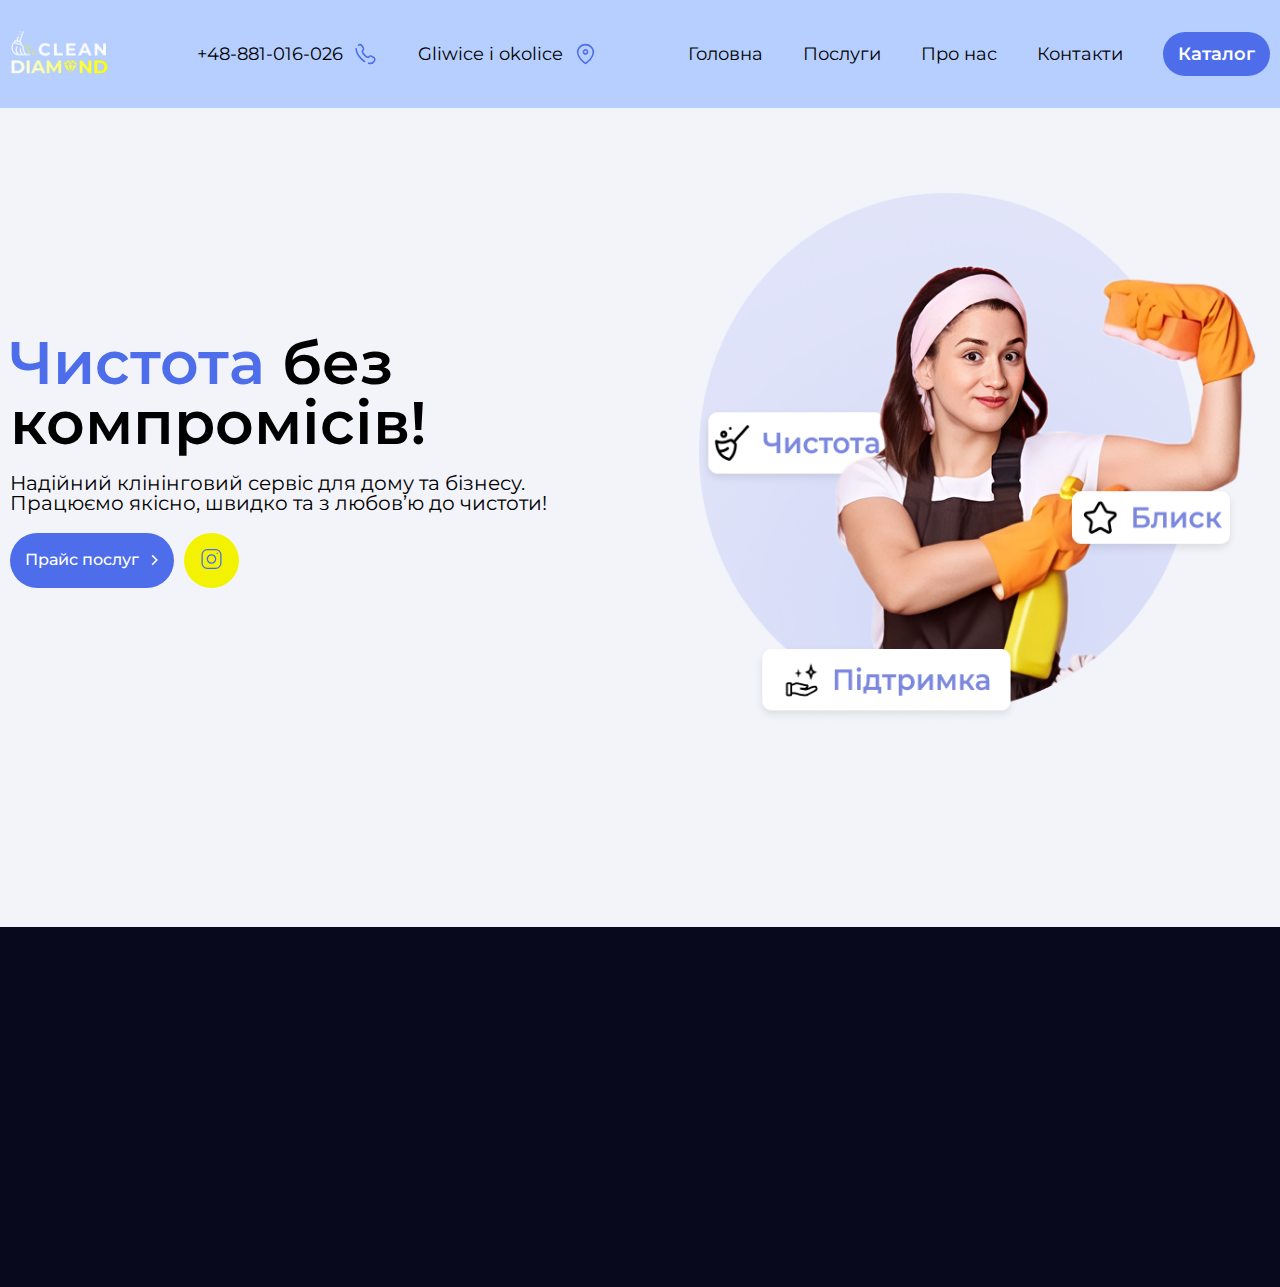
==== index.html @ b67dbf60 "init" ====
<!DOCTYPE html>
<html lang="en">
  <head>
    <meta charset="UTF-8" />
    <meta name="viewport" content="width=device-width, initial-scale=1.0" />
    <link rel="stylesheet" href="./static/css/reset.css" />
    <link rel="stylesheet" href="./static/css/style.css" />
    <title>Main Page</title>
  </head>
  <body>
    <div class="wrapper">
      <header class="header">
        <div class="header__wrapper container">
          <div class="header__block">
            <img
              src="./static/images/logo.png"
              alt="logotype"
              class="header__logo logo logo--mdl"
            />
          </div>
          <div class="header__block">
            <div class="header__item header__item">
              <a href="#" class="header__item-link header__item-link--flex">
                <p class="header__item-title">+48-881-016-026</p>
                <svg
                  class="header__item-icon icon icon--sml"
                  xmlns="http://www.w3.org/2000/svg"
                  width="25"
                  height="26"
                  viewBox="0 0 25 26"
                  fill="none"
                >
                  <path
                    d="M3.90824 7.71386C3.9027 7.61141 3.87703 7.51104 3.8327 7.4185C3.78837 7.32596 3.72625 7.24306 3.64989 7.17453C3.57352 7.106 3.4844 7.05318 3.38762 7.01909C3.29085 6.985 3.1883 6.9703 3.08584 6.97584C2.98338 6.98138 2.88302 7.00705 2.79048 7.05138C2.69794 7.09571 2.61504 7.15783 2.54651 7.23419C2.47797 7.31056 2.42516 7.39968 2.39106 7.49646C2.35697 7.59324 2.34228 7.69578 2.34782 7.79824L3.90824 7.71386ZM4.91449 3.72116C4.77768 3.87234 4.7054 4.07102 4.71308 4.27478C4.72076 4.47853 4.80779 4.6712 4.95559 4.81166C5.10339 4.95212 5.30025 5.02923 5.50413 5.02653C5.70801 5.02383 5.90275 4.94152 6.04678 4.7972L4.91449 3.72116ZM11.1082 21.1378C11.1951 21.1938 11.2922 21.232 11.394 21.2502C11.4957 21.2684 11.6 21.2662 11.7009 21.2438C11.8018 21.2214 11.8972 21.1791 11.9817 21.1196C12.0662 21.06 12.138 20.9843 12.1929 20.8968C12.2479 20.8093 12.285 20.7117 12.302 20.6098C12.3191 20.5078 12.3157 20.4035 12.2921 20.3029C12.2685 20.2023 12.2252 20.1073 12.1647 20.0236C12.1042 19.9398 12.0276 19.8689 11.9395 19.8149L11.1082 21.1378ZM15.7426 21.3941C15.5397 21.3517 15.3282 21.3916 15.1548 21.5051C14.9813 21.6186 14.86 21.7964 14.8176 21.9993C14.7752 22.2022 14.8151 22.4137 14.9286 22.5871C15.0421 22.7606 15.2199 22.8819 15.4228 22.9243L15.7426 21.3941ZM16.2968 16.692L16.7707 16.192L15.6374 15.1159L15.1634 15.6159L16.2968 16.692ZM18.3322 15.9816L20.3218 17.1274L21.102 15.7732L19.1114 14.6274L18.3322 15.9816ZM20.7062 19.5024L19.2259 21.0597L20.3593 22.1368L21.8384 20.5784L20.7062 19.5024ZM8.70719 17.1243C4.66969 12.8732 3.99261 9.28678 3.90824 7.71386L2.34782 7.79824C2.45199 9.72532 3.26865 13.667 7.5749 18.2003L8.70719 17.1243ZM10.1405 10.2107L10.4384 9.89616L9.30615 8.82011L9.00719 9.1347L10.1405 10.2107ZM10.6739 5.97949L9.36032 4.1222L8.08428 5.02428L9.39678 6.88157L10.6739 5.97949ZM9.57282 9.6722C9.38535 9.49152 9.19611 9.31269 9.00511 9.13574L9.00303 9.13782L8.9999 9.14095L8.94782 9.20136C8.84582 9.33659 8.76503 9.48658 8.70823 9.64616C8.60615 9.93261 8.55199 10.3118 8.62074 10.7847C8.75615 11.7139 9.36553 12.9628 10.9562 14.6389L12.0895 13.5618C10.602 11.9962 10.2353 11.0326 10.1666 10.5576C10.1332 10.3284 10.1666 10.2087 10.1801 10.1701L10.1884 10.1503L10.1593 10.1889L10.1405 10.2107L9.57282 9.6722ZM10.9562 14.6378C12.5426 16.3087 13.7405 16.9649 14.6541 17.1139C15.1239 17.1899 15.5041 17.1284 15.7916 17.0149C15.9514 16.9528 16.0999 16.8648 16.2312 16.7545L16.2676 16.7191L16.2822 16.7045L16.2895 16.6982L16.2926 16.6951L16.2937 16.693C16.2937 16.693 16.2957 16.692 15.7291 16.1534C15.1624 15.6159 15.1634 15.6149 15.1634 15.6139L15.1655 15.6128L15.1676 15.6097L15.1739 15.6045L15.2228 15.5607C15.2325 15.5552 15.2308 15.5555 15.2176 15.5618C15.1968 15.5701 15.103 15.6034 14.9051 15.5712C14.4864 15.5024 13.5822 15.1337 12.0895 13.5618L10.9562 14.6378ZM9.36032 4.1222C8.30407 2.62845 6.19157 2.37532 4.91449 3.72116L6.04678 4.7972C6.59157 4.22428 7.55094 4.26907 8.08428 5.02428L9.36032 4.1222ZM19.2259 21.0597C18.9353 21.3659 18.6322 21.5305 18.3364 21.5597L18.4895 23.1139C19.2676 23.0378 19.8978 22.6232 20.3593 22.1368L19.2259 21.0597ZM10.4384 9.89616C11.4468 8.8347 11.5176 7.17428 10.6739 5.97949L9.39782 6.88157C9.8374 7.50345 9.76969 8.33261 9.30615 8.82011L10.4384 9.89616ZM20.3218 17.1274C21.177 17.6201 21.3447 18.8305 20.7062 19.5024L21.8384 20.5784C23.1978 19.1472 22.802 16.7524 21.102 15.7732L20.3218 17.1274ZM16.7707 16.192C17.1718 15.7691 17.7978 15.6743 18.3322 15.9816L19.1114 14.6274C17.9666 13.9691 16.5489 14.1576 15.6374 15.1159L16.7707 16.192ZM11.9395 19.8149C10.9155 19.1712 9.8249 18.3003 8.70719 17.1243L7.5749 18.2003C8.77699 19.4659 9.96761 20.4212 11.1082 21.1378L11.9395 19.8149ZM18.3353 21.5597C17.4677 21.6354 16.5936 21.5796 15.7426 21.3941L15.4228 22.9243C16.4296 23.1418 17.4636 23.2057 18.4895 23.1139L18.3353 21.5597Z"
                    fill="#4D6DEB"
                  />
                </svg>
              </a>
            </div>
            <div class="header__item header__item">
              <a href="#" class="header__item-link header__item-link--flex">
                <p class="header__item-title">Gliwice i okolice</p>
                <svg
                  class="header__item-icon icon icon--sml"
                  xmlns="http://www.w3.org/2000/svg"
                  width="25"
                  height="26"
                  viewBox="0 0 25 26"
                  fill="none"
                >
                  <path
                    d="M13.0831 22.1875C12.9131 22.3096 12.7091 22.3753 12.4998 22.3753C12.2905 22.3753 12.0864 22.3096 11.9164 22.1875C6.88623 18.6021 1.54769 11.2271 6.94456 5.89792C8.42617 4.44047 10.4215 3.62409 12.4998 3.625C14.5831 3.625 16.5821 4.44271 18.055 5.89688C23.4519 11.226 18.1133 18.6 13.0831 22.1875Z"
                    stroke="#4D6DEB"
                    stroke-width="1.5625"
                    stroke-linecap="round"
                    stroke-linejoin="round"
                  />
                  <path
                    d="M12.4993 12.9997C13.0519 12.9997 13.5818 12.7802 13.9725 12.3895C14.3632 11.9988 14.5827 11.4689 14.5827 10.9163C14.5827 10.3638 14.3632 9.8339 13.9725 9.4432C13.5818 9.0525 13.0519 8.83301 12.4993 8.83301C11.9468 8.83301 11.4169 9.0525 11.0262 9.4432C10.6355 9.8339 10.416 10.3638 10.416 10.9163C10.416 11.4689 10.6355 11.9988 11.0262 12.3895C11.4169 12.7802 11.9468 12.9997 12.4993 12.9997Z"
                    stroke="#4D6DEB"
                    stroke-width="1.5625"
                    stroke-linecap="round"
                    stroke-linejoin="round"
                  />
                </svg>
              </a>
            </div>
          </div>
          <div class="header__block header__nav">
            <a href="#" class="header__item-link header__item-link--active">
              <p class="header__item-title">Головна</p></a
            ><a href="#" class="header__item-link">
              <p class="header__item-title">Послуги</p> </a
            ><a href="#" class="header__item-link">
              <p class="header__item-title">Про нас</p> </a
            ><a href="#" class="header__item-link">
              <p class="header__item-title">Контакти</p> </a
            ><a href="#" class="header__item-link btn btn--default">
              <p class="header__item-title">Каталог</p>
            </a>
          </div>
        </div>
      </header>
      <section class="intro">
        <div class="intro__wrapper container">
          <div class="intro__block intro__block--flex">
            <div class="intro__block">
              <h1 class="intro__title">
                <span class="font--highlight">Чистота</span> без компромісів!
              </h1>
              <h5 class="intro__subtitle">
                Надійний клінінговий сервіс для дому та бізнесу.<br />Працюємо
                якісно, швидко та з любов’ю до чистоти!
              </h5>
              <div class="intro__block intro__nav">
                <a
                  href="#"
                  class="intro__link intro__link--flex btn btn--default"
                  ><h6 class="intro__link-title">Прайс послуг</h6>
                  <svg
                    xmlns="http://www.w3.org/2000/svg"
                    width="10"
                    height="20"
                    viewBox="0 0 10 20"
                    fill="none"
                  >
                    <path
                      fill-rule="evenodd"
                      clip-rule="evenodd"
                      d="M8.46379 10.5927L3.74962 15.3069L2.57129 14.1285L6.69629 10.0035L2.57129 5.87853L3.74962 4.7002L8.46379 9.41436C8.62002 9.57063 8.70778 9.78256 8.70778 10.0035C8.70778 10.2245 8.62002 10.4364 8.46379 10.5927Z"
                      fill="white"
                    /></svg></a
                ><a href="#" class="intro__link btn btn--warning">
                  <svg
                    xmlns="http://www.w3.org/2000/svg"
                    width="25"
                    height="26"
                    viewBox="0 0 25 26"
                    fill="none"
                  >
                    <path
                      d="M12.4997 17.1668C13.6047 17.1668 14.6646 16.7278 15.446 15.9464C16.2274 15.165 16.6663 14.1052 16.6663 13.0002C16.6663 11.8951 16.2274 10.8353 15.446 10.0539C14.6646 9.27248 13.6047 8.8335 12.4997 8.8335C11.3946 8.8335 10.3348 9.27248 9.5534 10.0539C8.77199 10.8353 8.33301 11.8951 8.33301 13.0002C8.33301 14.1052 8.77199 15.165 9.5534 15.9464C10.3348 16.7278 11.3946 17.1668 12.4997 17.1668Z"
                      stroke="#4968F7"
                      stroke-width="1.25"
                      stroke-linecap="round"
                      stroke-linejoin="round"
                    />
                    <path
                      d="M3.125 17.1667V8.83333C3.125 7.452 3.67373 6.12724 4.65049 5.15049C5.62724 4.17373 6.952 3.625 8.33333 3.625H16.6667C18.048 3.625 19.3728 4.17373 20.3495 5.15049C21.3263 6.12724 21.875 7.452 21.875 8.83333V17.1667C21.875 18.548 21.3263 19.8728 20.3495 20.8495C19.3728 21.8263 18.048 22.375 16.6667 22.375H8.33333C6.952 22.375 5.62724 21.8263 4.65049 20.8495C3.67373 19.8728 3.125 18.548 3.125 17.1667Z"
                      stroke="#4968F7"
                      stroke-width="1.25"
                    />
                    <path
                      d="M18.2295 7.27919L18.2378 7.27002"
                      stroke="#4968F7"
                      stroke-width="1.25"
                      stroke-linecap="round"
                      stroke-linejoin="round"
                    />
                  </svg>
                </a>
              </div>
            </div>
            <div class="intro__block">
              <img
                src="./static/images/intro-img.png"
                alt="Intro Image"
                class="intro__img"
              />
            </div>
          </div>
          <div class="intro__block intro__block--flex"></div>
        </div>
      </section>
      <section class="experience">
        <div class="experience__wrapper container"></div>
      </section>
    </div>
  </body>
</html>
---- static/css/style.css ----
@import url("https://fonts.googleapis.com/css2?family=Montserrat:wght@400;500;600;700&display=swap");
body {
  font-family: "Montserrat", sans-serif;
}

h1 {
  font-size: 60px;
}

h2 {
  font-size: 40px;
}

h5 {
  font-size: 20px;
}

h6 {
  font-size: 16px;
}

p {
  font-size: 18px;
}

.container {
  max-width: 1300px;
  padding: 0 10px;
  margin: 0 auto;
}

.btn {
  font-weight: 600;
  padding: 13px 15px !important;
  border-radius: 45px;
  display: inline-block;
}
.btn--default {
  background: #4d6deb;
  color: white;
}
.btn--warning {
  background: #f3f301;
}

.logo--mdl {
  height: 47px;
}

.font--highlight {
  color: #4d6deb;
}

.wrapper {
  background: #f3f3fa;
}

.header {
  background: #b6cfff;
  padding: 28px 0;
}
.header .header__wrapper,
.header .header__block {
  display: flex;
}
.header .header__wrapper {
  justify-content: space-between;
}
.header .header__block {
  gap: 40px;
  align-items: center;
}
.header .header__item-link {
  text-wrap: nowrap;
  padding: 13px 0;
}
.header .header__item-link--flex {
  display: flex;
  align-items: center;
  gap: 10px;
}

.intro {
  padding: 85px 0 200px;
}
.intro .intro__block--flex {
  display: flex;
  justify-content: space-between;
  align-items: center;
}
.intro .intro__title,
.intro .intro__subtitle {
  margin-bottom: 20px;
}
.intro .intro__title {
  font-weight: 600;
}
.intro .intro__img {
  width: 571px;
  height: 531px;
}
.intro .intro__link {
  font-weight: 500;
}
.intro .intro__link--flex {
  display: flex;
  gap: 10px;
  align-items: center;
}
.intro .intro__nav {
  display: flex;
  gap: 10px;
}

.experience {
  background: #08091d;
  padding: 180px 0;
}/*# sourceMappingURL=style.css.map */
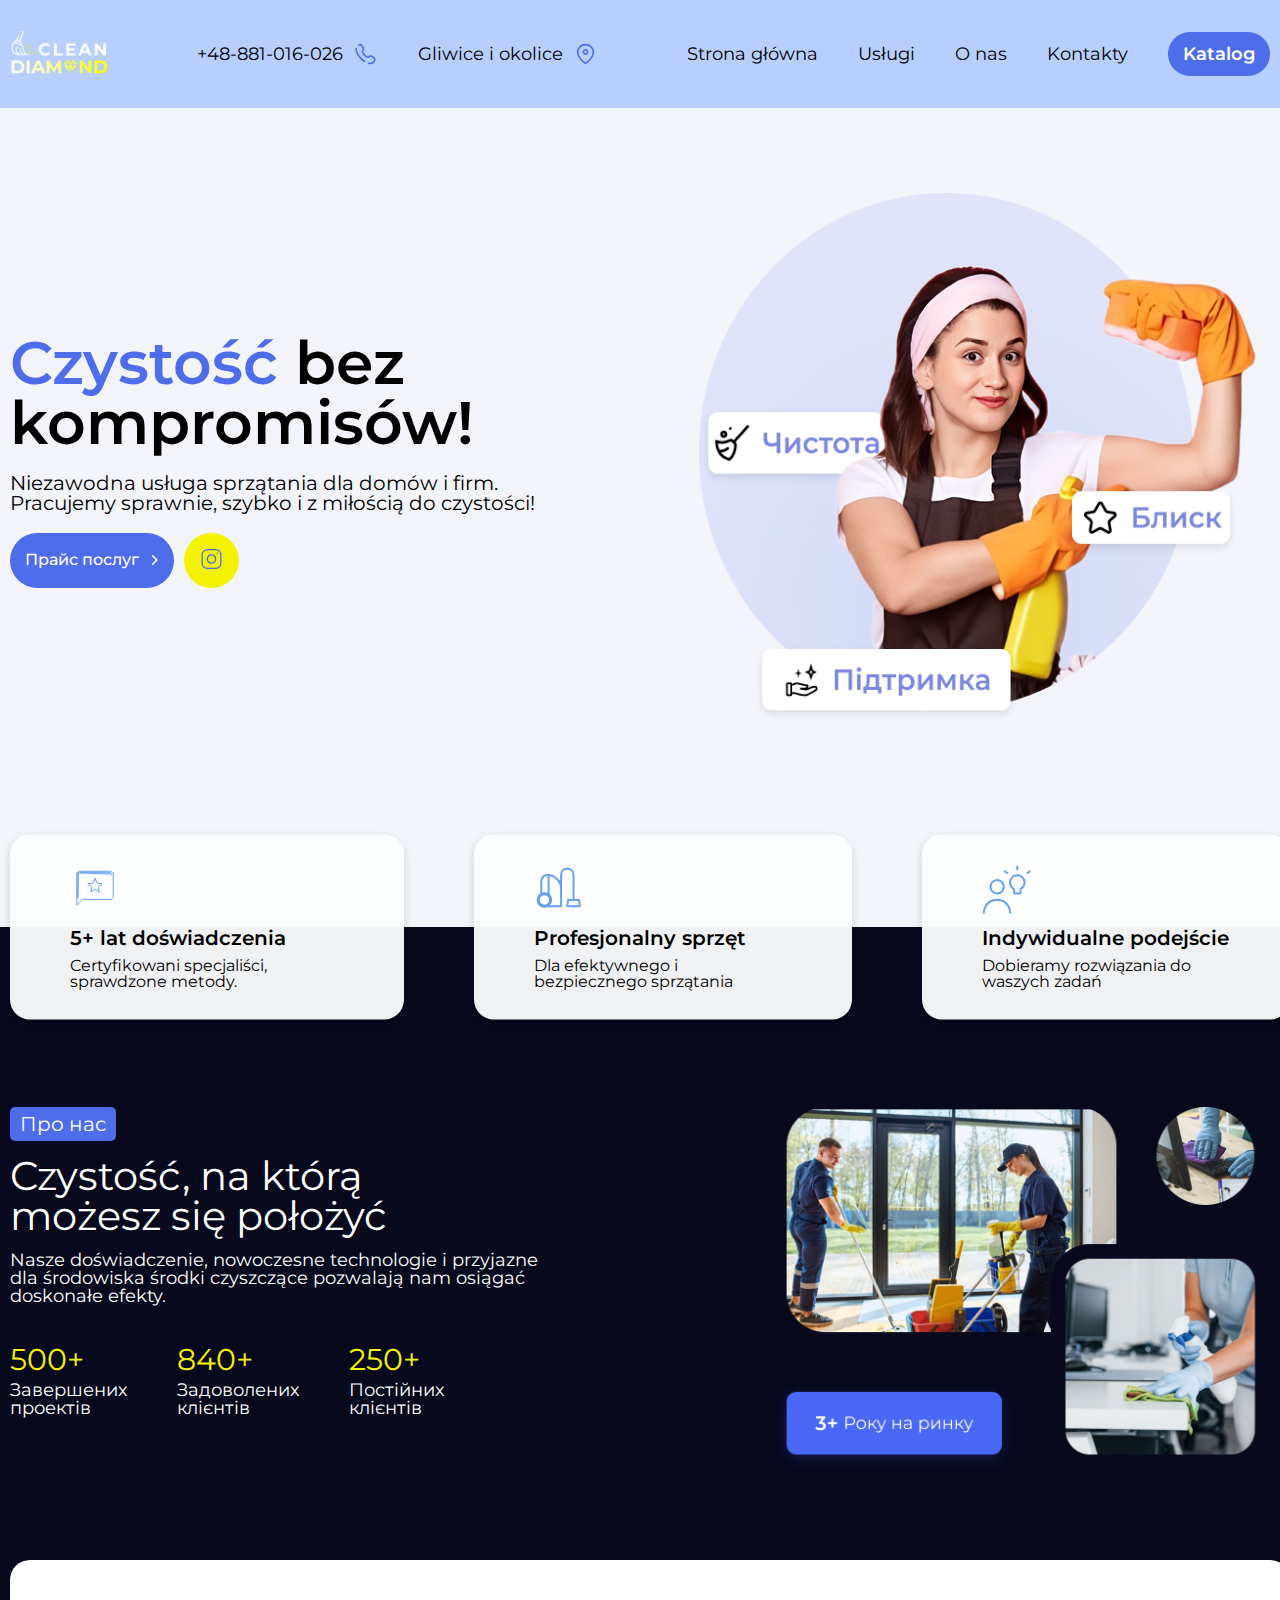
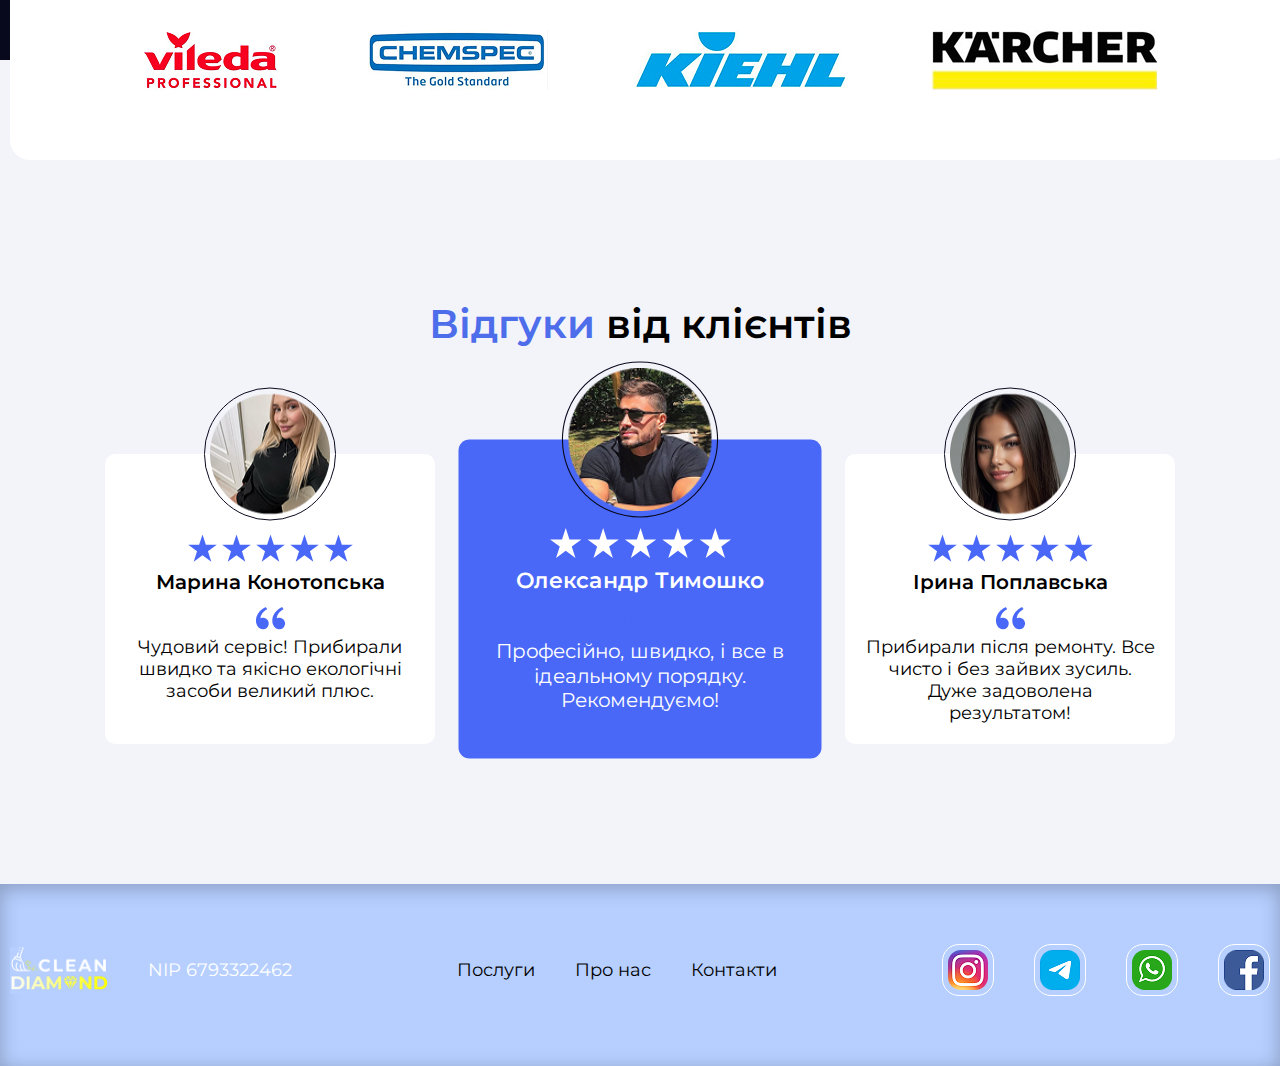
==== commit 4d598f67: "index page PC version finished" ====
--- a/index.html
+++ b/index.html
@@ -15,7 +15,7 @@
             <img
               src="./static/images/logo.png"
               alt="logotype"
-              class="header__logo logo logo--mdl"
+              class="logo logo--mdl"
             />
           </div>
           <div class="header__block">
@@ -28,7 +28,6 @@
                   width="25"
                   height="26"
                   viewBox="0 0 25 26"
-                  fill="none"
                 >
                   <path
                     d="M3.90824 7.71386C3.9027 7.61141 3.87703 7.51104 3.8327 7.4185C3.78837 7.32596 3.72625 7.24306 3.64989 7.17453C3.57352 7.106 3.4844 7.05318 3.38762 7.01909C3.29085 6.985 3.1883 6.9703 3.08584 6.97584C2.98338 6.98138 2.88302 7.00705 2.79048 7.05138C2.69794 7.09571 2.61504 7.15783 2.54651 7.23419C2.47797 7.31056 2.42516 7.39968 2.39106 7.49646C2.35697 7.59324 2.34228 7.69578 2.34782 7.79824L3.90824 7.71386ZM4.91449 3.72116C4.77768 3.87234 4.7054 4.07102 4.71308 4.27478C4.72076 4.47853 4.80779 4.6712 4.95559 4.81166C5.10339 4.95212 5.30025 5.02923 5.50413 5.02653C5.70801 5.02383 5.90275 4.94152 6.04678 4.7972L4.91449 3.72116ZM11.1082 21.1378C11.1951 21.1938 11.2922 21.232 11.394 21.2502C11.4957 21.2684 11.6 21.2662 11.7009 21.2438C11.8018 21.2214 11.8972 21.1791 11.9817 21.1196C12.0662 21.06 12.138 20.9843 12.1929 20.8968C12.2479 20.8093 12.285 20.7117 12.302 20.6098C12.3191 20.5078 12.3157 20.4035 12.2921 20.3029C12.2685 20.2023 12.2252 20.1073 12.1647 20.0236C12.1042 19.9398 12.0276 19.8689 11.9395 19.8149L11.1082 21.1378ZM15.7426 21.3941C15.5397 21.3517 15.3282 21.3916 15.1548 21.5051C14.9813 21.6186 14.86 21.7964 14.8176 21.9993C14.7752 22.2022 14.8151 22.4137 14.9286 22.5871C15.0421 22.7606 15.2199 22.8819 15.4228 22.9243L15.7426 21.3941ZM16.2968 16.692L16.7707 16.192L15.6374 15.1159L15.1634 15.6159L16.2968 16.692ZM18.3322 15.9816L20.3218 17.1274L21.102 15.7732L19.1114 14.6274L18.3322 15.9816ZM20.7062 19.5024L19.2259 21.0597L20.3593 22.1368L21.8384 20.5784L20.7062 19.5024ZM8.70719 17.1243C4.66969 12.8732 3.99261 9.28678 3.90824 7.71386L2.34782 7.79824C2.45199 9.72532 3.26865 13.667 7.5749 18.2003L8.70719 17.1243ZM10.1405 10.2107L10.4384 9.89616L9.30615 8.82011L9.00719 9.1347L10.1405 10.2107ZM10.6739 5.97949L9.36032 4.1222L8.08428 5.02428L9.39678 6.88157L10.6739 5.97949ZM9.57282 9.6722C9.38535 9.49152 9.19611 9.31269 9.00511 9.13574L9.00303 9.13782L8.9999 9.14095L8.94782 9.20136C8.84582 9.33659 8.76503 9.48658 8.70823 9.64616C8.60615 9.93261 8.55199 10.3118 8.62074 10.7847C8.75615 11.7139 9.36553 12.9628 10.9562 14.6389L12.0895 13.5618C10.602 11.9962 10.2353 11.0326 10.1666 10.5576C10.1332 10.3284 10.1666 10.2087 10.1801 10.1701L10.1884 10.1503L10.1593 10.1889L10.1405 10.2107L9.57282 9.6722ZM10.9562 14.6378C12.5426 16.3087 13.7405 16.9649 14.6541 17.1139C15.1239 17.1899 15.5041 17.1284 15.7916 17.0149C15.9514 16.9528 16.0999 16.8648 16.2312 16.7545L16.2676 16.7191L16.2822 16.7045L16.2895 16.6982L16.2926 16.6951L16.2937 16.693C16.2937 16.693 16.2957 16.692 15.7291 16.1534C15.1624 15.6159 15.1634 15.6149 15.1634 15.6139L15.1655 15.6128L15.1676 15.6097L15.1739 15.6045L15.2228 15.5607C15.2325 15.5552 15.2308 15.5555 15.2176 15.5618C15.1968 15.5701 15.103 15.6034 14.9051 15.5712C14.4864 15.5024 13.5822 15.1337 12.0895 13.5618L10.9562 14.6378ZM9.36032 4.1222C8.30407 2.62845 6.19157 2.37532 4.91449 3.72116L6.04678 4.7972C6.59157 4.22428 7.55094 4.26907 8.08428 5.02428L9.36032 4.1222ZM19.2259 21.0597C18.9353 21.3659 18.6322 21.5305 18.3364 21.5597L18.4895 23.1139C19.2676 23.0378 19.8978 22.6232 20.3593 22.1368L19.2259 21.0597ZM10.4384 9.89616C11.4468 8.8347 11.5176 7.17428 10.6739 5.97949L9.39782 6.88157C9.8374 7.50345 9.76969 8.33261 9.30615 8.82011L10.4384 9.89616ZM20.3218 17.1274C21.177 17.6201 21.3447 18.8305 20.7062 19.5024L21.8384 20.5784C23.1978 19.1472 22.802 16.7524 21.102 15.7732L20.3218 17.1274ZM16.7707 16.192C17.1718 15.7691 17.7978 15.6743 18.3322 15.9816L19.1114 14.6274C17.9666 13.9691 16.5489 14.1576 15.6374 15.1159L16.7707 16.192ZM11.9395 19.8149C10.9155 19.1712 9.8249 18.3003 8.70719 17.1243L7.5749 18.2003C8.77699 19.4659 9.96761 20.4212 11.1082 21.1378L11.9395 19.8149ZM18.3353 21.5597C17.4677 21.6354 16.5936 21.5796 15.7426 21.3941L15.4228 22.9243C16.4296 23.1418 17.4636 23.2057 18.4895 23.1139L18.3353 21.5597Z"
@@ -41,7 +40,6 @@
               <a href="#" class="header__item-link header__item-link--flex">
                 <p class="header__item-title">Gliwice i okolice</p>
                 <svg
-                  class="header__item-icon icon icon--sml"
                   xmlns="http://www.w3.org/2000/svg"
                   width="25"
                   height="26"
@@ -68,15 +66,15 @@
           </div>
           <div class="header__block header__nav">
             <a href="#" class="header__item-link header__item-link--active">
-              <p class="header__item-title">Головна</p></a
+              <p class="header__item-title">Strona główna</p></a
             ><a href="#" class="header__item-link">
-              <p class="header__item-title">Послуги</p> </a
+              <p class="header__item-title">Usługi</p> </a
             ><a href="#" class="header__item-link">
-              <p class="header__item-title">Про нас</p> </a
+              <p class="header__item-title">O nas</p> </a
             ><a href="#" class="header__item-link">
-              <p class="header__item-title">Контакти</p> </a
+              <p class="header__item-title">Kontakty</p> </a
             ><a href="#" class="header__item-link btn btn--default">
-              <p class="header__item-title">Каталог</p>
+              <p class="header__item-title">Katalog</p>
             </a>
           </div>
         </div>
@@ -86,11 +84,11 @@
           <div class="intro__block intro__block--flex">
             <div class="intro__block">
               <h1 class="intro__title">
-                <span class="font--highlight">Чистота</span> без компромісів!
+                <span class="font--highlight">Czystość</span> bez kompromisów!
               </h1>
               <h5 class="intro__subtitle">
-                Надійний клінінговий сервіс для дому та бізнесу.<br />Працюємо
-                якісно, швидко та з любов’ю до чистоти!
+                Niezawodna usługa sprzątania dla domów i firm.<br />Pracujemy
+                sprawnie, szybko i z miłością do czystości!
               </h5>
               <div class="intro__block intro__nav">
                 <a
@@ -98,11 +96,11 @@
                   class="intro__link intro__link--flex btn btn--default"
                   ><h6 class="intro__link-title">Прайс послуг</h6>
                   <svg
+                    class="intro__link-svg"
                     xmlns="http://www.w3.org/2000/svg"
                     width="10"
                     height="20"
                     viewBox="0 0 10 20"
-                    fill="none"
                   >
                     <path
                       fill-rule="evenodd"
@@ -149,12 +147,440 @@
               />
             </div>
           </div>
-          <div class="intro__block intro__block--flex"></div>
+          <div class="intro__block intro__block--flex fixed fixed--bottom">
+            <div class="intro__item">
+              <svg
+                class="intro__item-icon"
+                xmlns="http://www.w3.org/2000/svg"
+                width="50"
+                height="50"
+                viewBox="0 0 50 50"
+              >
+                <path
+                  d="M8.42776 8.33333C8.76167 8.01932 9.16055 7.83333 9.61458 7.83333H40.3844H40.3854V8.33333C40.7062 8.33194 41 8.46528 41.2667 8.73333C41.5333 9.00139 41.6667 9.29514 41.6667 9.61458L8.42776 8.33333ZM8.42776 8.33333H7.83333V9.60355C7.83332 9.60755 7.83332 9.61156 7.83333 9.61558V33.3333L8.42776 8.33333ZM25.2593 24.9204L25 24.7631L24.7407 24.9204L20.5845 27.4412L21.689 22.7137L21.758 22.4182L21.5276 22.2205L17.8533 19.0682L22.6838 18.6397L22.9817 18.6133L23.0993 18.3382L25 13.8927L26.9007 18.3382L27.0183 18.6133L27.3162 18.6397L32.1467 19.0682L28.4723 22.2205L28.242 22.4182L28.311 22.7137L29.4155 27.4412L25.2593 24.9204ZM40.3861 34.9167H40.3854H12.6604H12.4533L12.3069 35.0631L6.75 40.62V9.61667C6.75 8.78141 7.02444 8.11066 7.56775 7.56852C8.11177 7.02568 8.7825 6.75129 9.61495 6.75H40.3854C41.2191 6.75 41.8892 7.02429 42.4315 7.56775C42.9742 8.11169 43.2488 8.78317 43.25 9.61739V32.0521C43.25 32.8857 42.9757 33.5568 42.4319 34.1006C41.8881 34.6444 41.218 34.9179 40.3861 34.9167Z"
+                  stroke="#679FF4"
+                />
+              </svg>
+              <h5 class="intro__item-title">5+ lat doświadczenia</h5>
+              <div class="intro__item-subtitle">
+                Certyfikowani specjaliści, sprawdzone metody.
+              </div>
+            </div>
+            <div class="intro__item">
+              <svg
+                class="intro__item-icon"
+                xmlns="http://www.w3.org/2000/svg"
+                width="50"
+                height="50"
+                viewBox="0 0 50 50"
+              >
+                <path
+                  d="M27.084 23.4373V10.4165C27.084 7.2915 29.1673 4.1665 33.334 4.1665C37.5007 4.1665 39.584 7.2915 39.584 10.4165V35.4165"
+                  stroke="#679FF4"
+                  stroke-width="2"
+                />
+                <path
+                  d="M34.1152 35.4165H45.0527L45.834 41.6665H33.334L34.1152 35.4165Z"
+                  stroke="#679FF4"
+                  stroke-width="2"
+                  stroke-linecap="round"
+                  stroke-linejoin="round"
+                />
+                <path
+                  d="M10.417 41.6665H26.9649C27.0305 41.6665 27.0837 41.6144 27.0837 41.5478V24.2238C27.0837 16.5988 20.9024 10.4165 13.2764 10.4165C11.6892 10.4165 10.1671 11.047 9.04477 12.1693C7.92249 13.2916 7.29199 14.8137 7.29199 16.4009V30.2082"
+                  stroke="#679FF4"
+                  stroke-width="2"
+                  stroke-linecap="round"
+                  stroke-linejoin="round"
+                />
+                <path
+                  d="M10.417 41.6665C13.8688 41.6665 16.667 38.8683 16.667 35.4165C16.667 31.9647 13.8688 29.1665 10.417 29.1665C6.96521 29.1665 4.16699 31.9647 4.16699 35.4165C4.16699 38.8683 6.96521 41.6665 10.417 41.6665Z"
+                  stroke="#679FF4"
+                  stroke-width="3"
+                />
+                <path
+                  d="M14.584 10.4165V30.2082"
+                  stroke="#679FF4"
+                  stroke-width="2"
+                  stroke-linecap="round"
+                  stroke-linejoin="round"
+                />
+              </svg>
+              <h5 class="intro__item-title">Profesjonalny sprzęt</h5>
+              <div class="intro__item-subtitle">
+                Dla efektywnego i bezpiecznego sprzątania
+              </div>
+            </div>
+            <div class="intro__item">
+              <svg
+                class="intro__item-icon"
+                xmlns="http://www.w3.org/2000/svg"
+                width="50"
+                height="50"
+                viewBox="0 0 50 50"
+              >
+                <path
+                  d="M1.86816 48.1393C1.89379 45.9166 2.47972 43.7362 3.57174 41.8C4.72334 39.7865 6.38335 38.1106 8.38579 36.9398C10.3882 35.7691 12.6629 35.1445 14.9825 35.1286C19.661 35.1393 24.0896 37.725 26.3932 41.8C27.4846 43.7351 28.0705 45.9142 28.0967 48.1357M35.311 4.93931V2.01074M45.3074 8.53574L47.7039 6.8536M25.3074 8.53574L22.9074 6.8536M14.9789 28.9072C15.864 28.9277 16.7442 28.7711 17.5679 28.4466C18.3916 28.1221 19.1421 27.6362 19.7753 27.0174C20.4086 26.3987 20.9117 25.6597 21.2553 24.8437C21.5988 24.0278 21.7758 23.1514 21.7758 22.2661C21.7758 21.3808 21.5988 20.5044 21.2553 19.6885C20.9117 18.8725 20.4086 18.1335 19.7753 17.5147C19.1421 16.896 18.3916 16.4101 17.5679 16.0856C16.7442 15.7611 15.864 15.6045 14.9789 15.625C13.2442 15.6653 11.5942 16.3826 10.3815 17.6237C9.16893 18.8647 8.49004 20.531 8.49004 22.2661C8.49004 24.0012 9.16893 25.6675 10.3815 26.9085C11.5942 28.1496 13.2442 28.8669 14.9789 28.9072ZM42.5717 18.0643C42.5657 17.0978 42.3688 16.1419 41.9923 15.2517C41.6158 14.3615 41.0672 13.5544 40.378 12.8768C39.6887 12.1991 38.8724 11.6643 37.9759 11.303C37.0794 10.9417 36.1204 10.7611 35.1539 10.7715C34.1877 10.8014 33.237 11.0219 32.3564 11.4203C31.4757 11.8187 30.6824 12.3872 30.022 13.093C29.3616 13.7989 28.8472 14.6282 28.5082 15.5334C28.1692 16.4386 28.0124 17.4019 28.0467 18.3679C28.1179 19.6596 28.5267 20.91 29.2324 21.9942C29.938 23.0784 30.9159 23.9585 32.0682 24.5465V28.1179C32.0746 28.3279 32.1624 28.5272 32.313 28.6738C32.4636 28.8204 32.6652 28.9028 32.8753 28.9036H37.736C37.9468 28.9037 38.1493 28.8217 38.3006 28.675C38.452 28.5284 38.5402 28.3285 38.5467 28.1179V24.4822C39.7348 23.8754 40.7366 22.9585 41.4458 21.8286C42.155 20.6987 42.5418 19.398 42.5717 18.0643Z"
+                  stroke="#679FF4"
+                  stroke-width="2"
+                  stroke-linecap="round"
+                  stroke-linejoin="round"
+                />
+              </svg>
+              <h5 class="intro__item-title">Indywidualne podejście</h5>
+              <div class="intro__item-subtitle">
+                Dobieramy rozwiązania do waszych zadań
+              </div>
+            </div>
+          </div>
         </div>
       </section>
       <section class="experience">
-        <div class="experience__wrapper container"></div>
+        <div class="experience__wrapper container">
+          <div class="experience__block experience__block--flex-between">
+            <div class="experience__block">
+              <h5 class="experience__title experience__title--highlight">
+                Про нас
+              </h5>
+              <h2 class="experience__title">
+                Czystość, na którą<br />możesz się położyć
+              </h2>
+              <p class="experience__subtitle">
+                Nasze doświadczenie, nowoczesne technologie i przyjazne<br />dla
+                środowiska środki czyszczące pozwalają nam osiągać<br />doskonałe
+                efekty.
+              </p>
+              <div class="experience__block experience__block--inline-flex">
+                <div class="experience__item experience__item--inline-flex">
+                  <h3 class="experience__item-title">500+</h3>
+                  <p class="experience__item-subtitle">
+                    Завершених<br />проектів
+                  </p>
+                </div>
+                <div class="experience__item experience__item--inline-flex">
+                  <h3 class="experience__item-title">840+</h3>
+                  <p class="experience__item-subtitle">
+                    Задоволених<br />клієнтів
+                  </p>
+                </div>
+                <div class="experience__item experience__item--inline-flex">
+                  <h3 class="experience__item-title">250+</h3>
+                  <p class="experience__item-subtitle">
+                    Постійних<br />клієнтів
+                  </p>
+                </div>
+              </div>
+            </div>
+            <div class="experience__block">
+              <img
+                src="./static/images/experience-img.png"
+                alt="Experience img"
+                class="experience__img"
+              />
+            </div>
+            <div
+              class="experience__block experience__block--flex-around experience__block--platform fixed fixed--bottom"
+            >
+              <img
+                src="./static/images/partner-img-1.png"
+                alt="Partner img"
+                class="experience__img experience__img--sml"
+              />
+              <img
+                src="./static/images/partner-img-2.png"
+                alt="Partner img"
+                class="experience__img experience__img--sml"
+              />
+              <img
+                src="./static/images/partner-img-3.png"
+                alt="Partner img"
+                class="experience__img experience__img--sml"
+              />
+              <img
+                src="./static/images/partner-img-4.png"
+                alt="Partner img"
+                class="experience__img experience__img--sml"
+              />
+            </div>
+          </div>
+        </div>
       </section>
+      <section class="reviews">
+        <div class="reviews__wrapper container">
+          <h2 class="reviews__title">
+            <span class="font--highlight">Відгуки</span> від клієнтів
+          </h2>
+          <div
+            class="reviews__block reviews__block--flex-center reviews__block--big-gap"
+          >
+            <div class="reviews__item">
+              <div class="reviws__border-wrapper">
+                <img
+                  src="./static/images/revier-img-1.png"
+                  alt=""
+                  class="reviews__item-img reviews__item-img--mdl"
+                />
+              </div>
+              <div
+                class="reviews__block reviews__block--flex-center reviews__block--sml-gap"
+              >
+                <svg
+                  xmlns="http://www.w3.org/2000/svg"
+                  width="29"
+                  height="28"
+                  viewBox="0 0 29 28"
+                >
+                  <path
+                    d="M14.5 0.5L17.8677 10.8647H28.7658L19.9491 17.2705L23.3168 27.6353L14.5 21.2295L5.68322 27.6353L9.05093 17.2705L0.234152 10.8647H11.1323L14.5 0.5Z"
+                  />
+                </svg>
+                <svg
+                  xmlns="http://www.w3.org/2000/svg"
+                  width="29"
+                  height="28"
+                  viewBox="0 0 29 28"
+                >
+                  <path
+                    d="M14.5 0.5L17.8677 10.8647H28.7658L19.9491 17.2705L23.3168 27.6353L14.5 21.2295L5.68322 27.6353L9.05093 17.2705L0.234152 10.8647H11.1323L14.5 0.5Z"
+                  />
+                </svg>
+                <svg
+                  xmlns="http://www.w3.org/2000/svg"
+                  width="29"
+                  height="28"
+                  viewBox="0 0 29 28"
+                >
+                  <path
+                    d="M14.5 0.5L17.8677 10.8647H28.7658L19.9491 17.2705L23.3168 27.6353L14.5 21.2295L5.68322 27.6353L9.05093 17.2705L0.234152 10.8647H11.1323L14.5 0.5Z"
+                  />
+                </svg>
+                <svg
+                  xmlns="http://www.w3.org/2000/svg"
+                  width="29"
+                  height="28"
+                  viewBox="0 0 29 28"
+                >
+                  <path
+                    d="M14.5 0.5L17.8677 10.8647H28.7658L19.9491 17.2705L23.3168 27.6353L14.5 21.2295L5.68322 27.6353L9.05093 17.2705L0.234152 10.8647H11.1323L14.5 0.5Z"
+                  />
+                </svg>
+                <svg
+                  xmlns="http://www.w3.org/2000/svg"
+                  width="29"
+                  height="28"
+                  viewBox="0 0 29 28"
+                >
+                  <path
+                    d="M14.5 0.5L17.8677 10.8647H28.7658L19.9491 17.2705L23.3168 27.6353L14.5 21.2295L5.68322 27.6353L9.05093 17.2705L0.234152 10.8647H11.1323L14.5 0.5Z"
+                  />
+                </svg>
+              </div>
+              <h5 class="reviews__item-title">Марина Конотопська</h5>
+              <img
+                src="./static/images/review-comment-icon.png"
+                alt="Review icon"
+                class=" "
+              />
+              <p class="reviews__subtitle">
+                Чудовий сервіс! Прибирали швидко та якісно екологічні засоби
+                великий плюс.
+              </p>
+            </div>
+            <div class="reviews__item reviews__item--focus">
+              <div class="reviws__border-wrapper">
+                <img
+                  src="./static/images/revier-img-2.png"
+                  alt="Revier img"
+                  class="reviews__item-img reviews__item-img--mdl"
+                />
+              </div>
+              <div
+                class="reviews__block reviews__block--flex-center reviews__block--sml-gap"
+              >
+                <svg
+                  xmlns="http://www.w3.org/2000/svg"
+                  width="29"
+                  height="28"
+                  viewBox="0 0 29 28"
+                >
+                  <path
+                    d="M14.5 0.5L17.8677 10.8647H28.7658L19.9491 17.2705L23.3168 27.6353L14.5 21.2295L5.68322 27.6353L9.05093 17.2705L0.234152 10.8647H11.1323L14.5 0.5Z"
+                  />
+                </svg>
+                <svg
+                  xmlns="http://www.w3.org/2000/svg"
+                  width="29"
+                  height="28"
+                  viewBox="0 0 29 28"
+                >
+                  <path
+                    d="M14.5 0.5L17.8677 10.8647H28.7658L19.9491 17.2705L23.3168 27.6353L14.5 21.2295L5.68322 27.6353L9.05093 17.2705L0.234152 10.8647H11.1323L14.5 0.5Z"
+                  />
+                </svg>
+                <svg
+                  xmlns="http://www.w3.org/2000/svg"
+                  width="29"
+                  height="28"
+                  viewBox="0 0 29 28"
+                >
+                  <path
+                    d="M14.5 0.5L17.8677 10.8647H28.7658L19.9491 17.2705L23.3168 27.6353L14.5 21.2295L5.68322 27.6353L9.05093 17.2705L0.234152 10.8647H11.1323L14.5 0.5Z"
+                  />
+                </svg>
+                <svg
+                  xmlns="http://www.w3.org/2000/svg"
+                  width="29"
+                  height="28"
+                  viewBox="0 0 29 28"
+                >
+                  <path
+                    d="M14.5 0.5L17.8677 10.8647H28.7658L19.9491 17.2705L23.3168 27.6353L14.5 21.2295L5.68322 27.6353L9.05093 17.2705L0.234152 10.8647H11.1323L14.5 0.5Z"
+                  />
+                </svg>
+                <svg
+                  xmlns="http://www.w3.org/2000/svg"
+                  width="29"
+                  height="28"
+                  viewBox="0 0 29 28"
+                >
+                  <path
+                    d="M14.5 0.5L17.8677 10.8647H28.7658L19.9491 17.2705L23.3168 27.6353L14.5 21.2295L5.68322 27.6353L9.05093 17.2705L0.234152 10.8647H11.1323L14.5 0.5Z"
+                  />
+                </svg>
+              </div>
+              <h5 class="reviews__item-title">Олександр Тимошко</h5>
+              <img
+                src="./static/images/review-comment-icon.png"
+                alt="Review icon"
+                class=" "
+              />
+              <p class="reviews__subtitle">
+                Професійно, швидко, і все в ідеальному порядку. Рекомендуємо!
+              </p>
+            </div>
+            <div class="reviews__item">
+              <div class="reviws__border-wrapper">
+                <img
+                  src="./static/images/revier-img-3.png"
+                  alt="Review img"
+                  class="reviews__item-img reviews__item-img--mdl"
+                />
+              </div>
+              <div
+                class="reviews__block reviews__block--flex-center reviews__block--sml-gap"
+              >
+                <svg
+                  xmlns="http://www.w3.org/2000/svg"
+                  width="29"
+                  height="28"
+                  viewBox="0 0 29 28"
+                >
+                  <path
+                    d="M14.5 0.5L17.8677 10.8647H28.7658L19.9491 17.2705L23.3168 27.6353L14.5 21.2295L5.68322 27.6353L9.05093 17.2705L0.234152 10.8647H11.1323L14.5 0.5Z"
+                  />
+                </svg>
+                <svg
+                  xmlns="http://www.w3.org/2000/svg"
+                  width="29"
+                  height="28"
+                  viewBox="0 0 29 28"
+                >
+                  <path
+                    d="M14.5 0.5L17.8677 10.8647H28.7658L19.9491 17.2705L23.3168 27.6353L14.5 21.2295L5.68322 27.6353L9.05093 17.2705L0.234152 10.8647H11.1323L14.5 0.5Z"
+                  />
+                </svg>
+                <svg
+                  xmlns="http://www.w3.org/2000/svg"
+                  width="29"
+                  height="28"
+                  viewBox="0 0 29 28"
+                >
+                  <path
+                    d="M14.5 0.5L17.8677 10.8647H28.7658L19.9491 17.2705L23.3168 27.6353L14.5 21.2295L5.68322 27.6353L9.05093 17.2705L0.234152 10.8647H11.1323L14.5 0.5Z"
+                  />
+                </svg>
+                <svg
+                  xmlns="http://www.w3.org/2000/svg"
+                  width="29"
+                  height="28"
+                  viewBox="0 0 29 28"
+                >
+                  <path
+                    d="M14.5 0.5L17.8677 10.8647H28.7658L19.9491 17.2705L23.3168 27.6353L14.5 21.2295L5.68322 27.6353L9.05093 17.2705L0.234152 10.8647H11.1323L14.5 0.5Z"
+                  />
+                </svg>
+                <svg
+                  xmlns="http://www.w3.org/2000/svg"
+                  width="29"
+                  height="28"
+                  viewBox="0 0 29 28"
+                >
+                  <path
+                    d="M14.5 0.5L17.8677 10.8647H28.7658L19.9491 17.2705L23.3168 27.6353L14.5 21.2295L5.68322 27.6353L9.05093 17.2705L0.234152 10.8647H11.1323L14.5 0.5Z"
+                  />
+                </svg>
+              </div>
+              <h5 class="reviews__item-title">Ірина Поплавська</h5>
+              <img
+                src="./static/images/review-comment-icon.png"
+                alt="Review icon"
+                class=" "
+              />
+              <p class="reviews__subtitle">
+                Прибирали після ремонту. Все чисто і без зайвих зусиль. Дуже
+                задоволена результатом!
+              </p>
+            </div>
+          </div>
+        </div>
+      </section>
+      <footer class="footer">
+        <div class="footer__wrapper container">
+          <div class="footer__block footer__block--flex footer__block--mdl-gap">
+            <img
+              src="./static/images/logo.png"
+              alt="logotype"
+              class="logo logo--mdl"
+            />
+            <p class="footer__title">NIP 6793322462</p>
+          </div>
+          <div class="footer__block footer__block--flex footer__block--mdl-gap">
+            <p class="footer__title">Послуги</p>
+            <p class="footer__title">Про нас</p>
+            <p class="footer__title">Контакти</p>
+          </div>
+          <div class="footer__block footer__block--flex footer__block--mdl-gap">
+            <div class="footer__border-wrapper">
+              <img
+                src="./static/images/instagram-img.png"
+                alt="SocMedia img"
+                class="footer__img"
+              />
+            </div>
+            <div class="footer__border-wrapper">
+              <img
+                src="./static/images/telegram-img.png"
+                alt="SocMedia img"
+                class="footer__img"
+              />
+            </div>
+            <div class="footer__border-wrapper">
+              <img
+                src="./static/images/whatsapp-img.png"
+                alt="SocMedia img"
+                class="footer__img"
+              />
+            </div>
+            <div class="footer__border-wrapper">
+              <img
+                src="./static/images/facebook-img.png"
+                alt="SocMedia img"
+                class="footer__img"
+              />
+            </div>
+          </div>
+        </div>
+      </footer>
     </div>
   </body>
 </html>
--- a/static/css/style.css
+++ b/static/css/style.css
@@ -9,6 +9,10 @@
 
 h2 {
   font-size: 40px;
+}
+
+h3 {
+  font-size: 30px;
 }
 
 h5 {
@@ -55,6 +59,18 @@
   background: #f3f3fa;
 }
 
+.fixed {
+  position: absolute;
+  max-width: 1300px;
+  box-sizing: border-box;
+  width: 100%;
+  z-index: 5;
+}
+.fixed--bottom {
+  bottom: 0;
+  transform: translateY(50%);
+}
+
 .header {
   background: #b6cfff;
   padding: 28px 0;
@@ -81,12 +97,14 @@
 }
 
 .intro {
+  position: relative;
   padding: 85px 0 200px;
 }
 .intro .intro__block--flex {
   display: flex;
   justify-content: space-between;
   align-items: center;
+  gap: 70px;
 }
 .intro .intro__title,
 .intro .intro__subtitle {
@@ -104,15 +122,161 @@
 }
 .intro .intro__link--flex {
   display: flex;
+  align-items: center;
   gap: 10px;
-  align-items: center;
+}
+.intro .intro__link-svg {
+  fill: white;
 }
 .intro .intro__nav {
   display: flex;
   gap: 10px;
 }
+.intro .intro__item {
+  border-radius: 20px;
+  background: rgba(253, 254, 255, 0.95);
+  box-shadow: 0px 4px 10px 0px rgba(0, 0, 0, 0.15);
+  padding: 30px 60px;
+}
+.intro .intro__item-icon {
+  fill: none;
+}
+.intro .intro__item-title {
+  font-weight: 600;
+  line-height: 40px;
+}
+.intro .intro__item-subtitle {
+  font-weight: 400;
+}
 
 .experience {
+  position: relative;
   background: #08091d;
+  color: white;
   padding: 180px 0;
+}
+.experience .experience__block--flex-between {
+  display: flex;
+  justify-content: space-between;
+}
+.experience .experience__block--flex-around {
+  display: flex;
+  justify-content: space-around;
+}
+.experience .experience__block--inline-flex {
+  display: inline-flex;
+  gap: 50px;
+}
+.experience .experience__block--platform {
+  padding: 70px 90px;
+  border-radius: 20px;
+  background: #fff;
+}
+.experience .experience__title {
+  margin-bottom: 15px;
+}
+.experience .experience__title--highlight {
+  display: inline-block;
+  background: #4d6deb;
+  padding: 7px 10px;
+  border-radius: 5px;
+  color: white;
+}
+.experience .experience__subtitle {
+  margin-bottom: 40px;
+}
+.experience .experience__item-title {
+  color: #f3f301;
+  margin-bottom: 6px;
+}
+.experience .experience__img {
+  height: 370px;
+}
+.experience .experience__img--sml {
+  height: 60px;
+}
+
+.reviews {
+  position: relative;
+  padding: 244px 0 140px;
+}
+.reviews .reviews__title {
+  text-align: center;
+  margin-bottom: 110px;
+  font-weight: 600;
+}
+.reviews .reviews__block--flex-center {
+  display: flex;
+  justify-content: center;
+}
+.reviews .reviews__block--big-gap {
+  gap: 40px;
+}
+.reviews .reviews__block--sml-gap {
+  gap: 5px;
+}
+.reviews .reviews__item {
+  text-align: center;
+  border-radius: 10px;
+  background: #fff;
+  padding: 80px 20px 20px;
+  position: relative;
+  max-width: 290px;
+}
+.reviews .reviews__item svg {
+  fill: #4968f7;
+}
+.reviews .reviews__item--focus {
+  transform: scale(1.1);
+  background: #4968f7;
+  color: white;
+}
+.reviews .reviews__item--focus svg {
+  fill: white;
+}
+.reviews .reviws__border-wrapper {
+  position: absolute;
+  top: 0;
+  left: 50%;
+  transform: translate(-50%, -50%);
+  display: inline-flex;
+  padding: 5px;
+  border-radius: 100px;
+  border: 1px solid #08091d;
+}
+.reviews .reviews__item-title {
+  line-height: 40px;
+  font-weight: 600;
+}
+.reviews .reviews__subtitle {
+  font-weight: 400;
+  line-height: normal;
+}
+
+.footer {
+  background: #b6cfff;
+  box-shadow: 0px 4px 20px 0px rgba(0, 0, 0, 0.25) inset;
+  padding: 60px 0 70px;
+}
+.footer .footer__wrapper {
+  display: flex;
+  justify-content: space-between;
+}
+.footer .footer__block {
+  display: flex;
+  align-items: center;
+  gap: 40px;
+}
+.footer .footer__block:first-child .footer__title {
+  color: white;
+}
+.footer .footer__border-wrapper {
+  padding: 5px;
+  border: 1px solid white;
+  border-radius: 17px;
+}
+.footer .footer__img {
+  display: block;
+  width: 40px;
+  height: 40px;
 }/*# sourceMappingURL=style.css.map */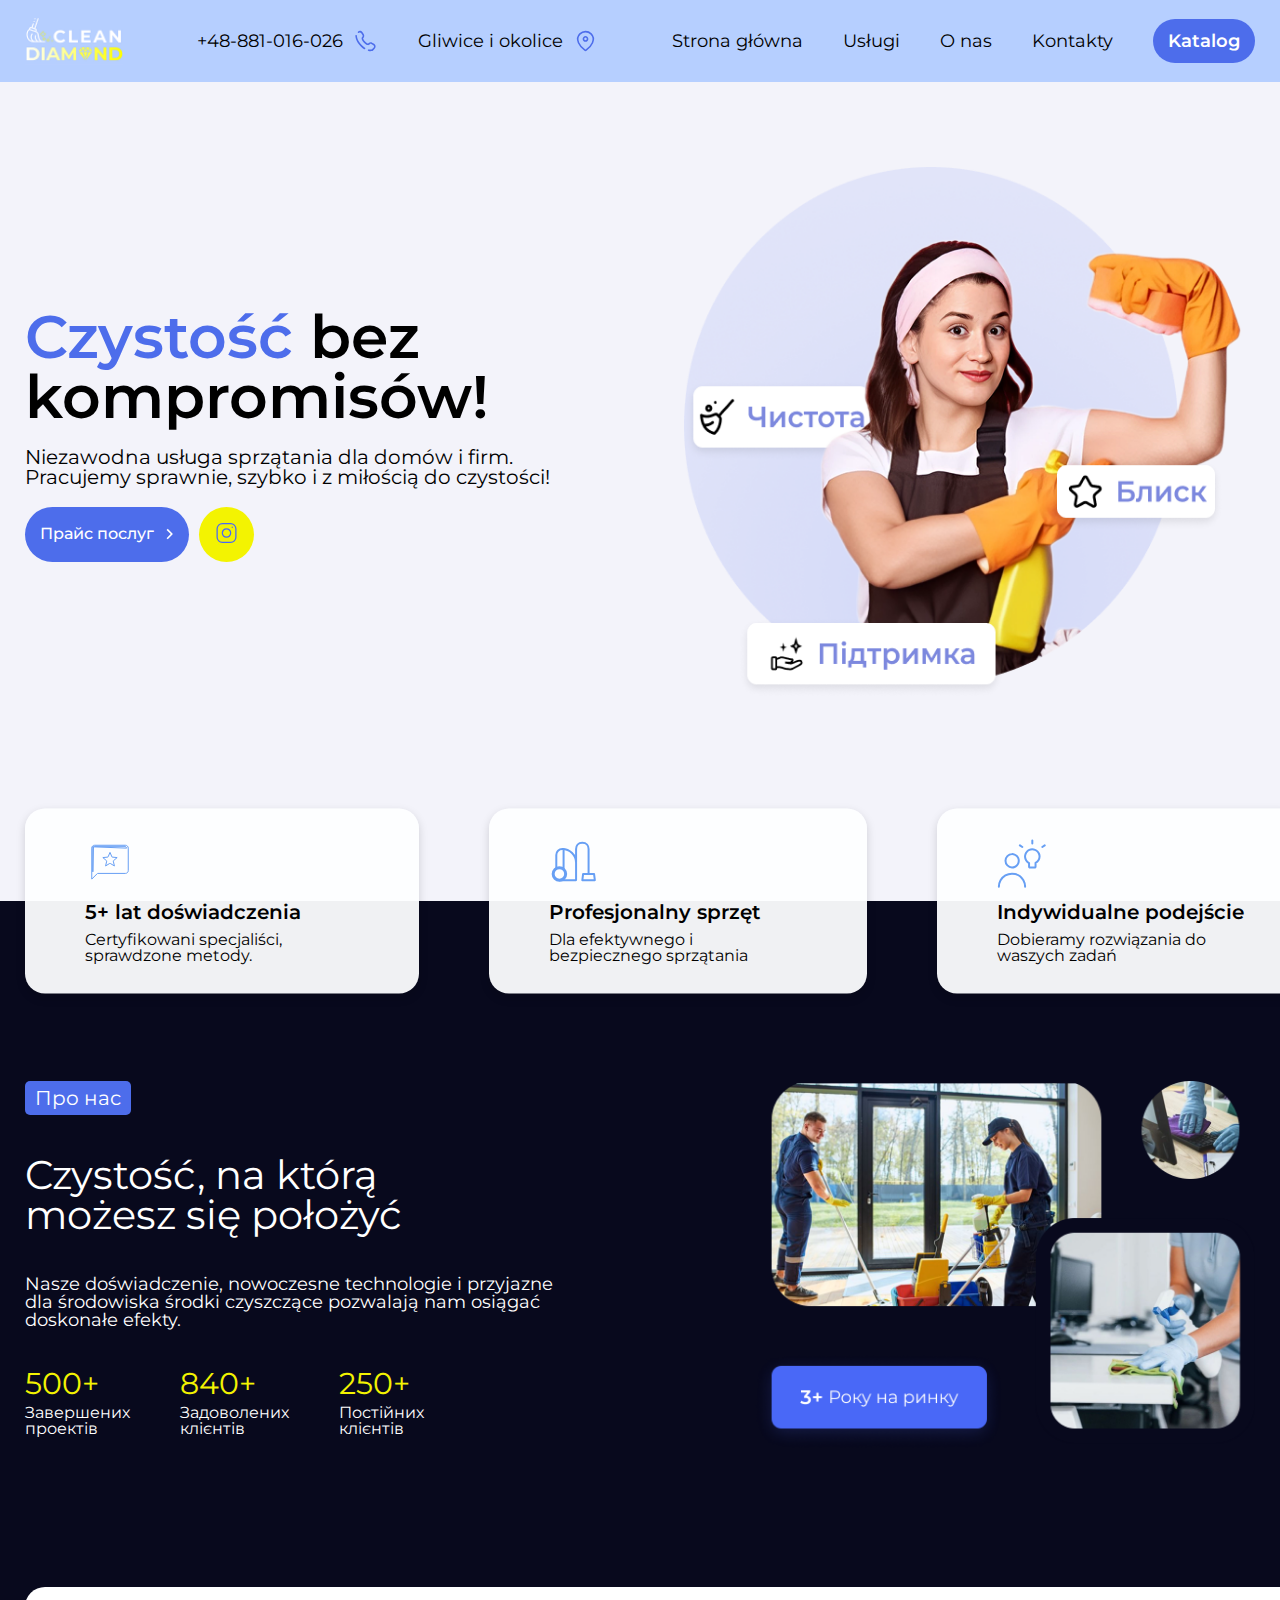
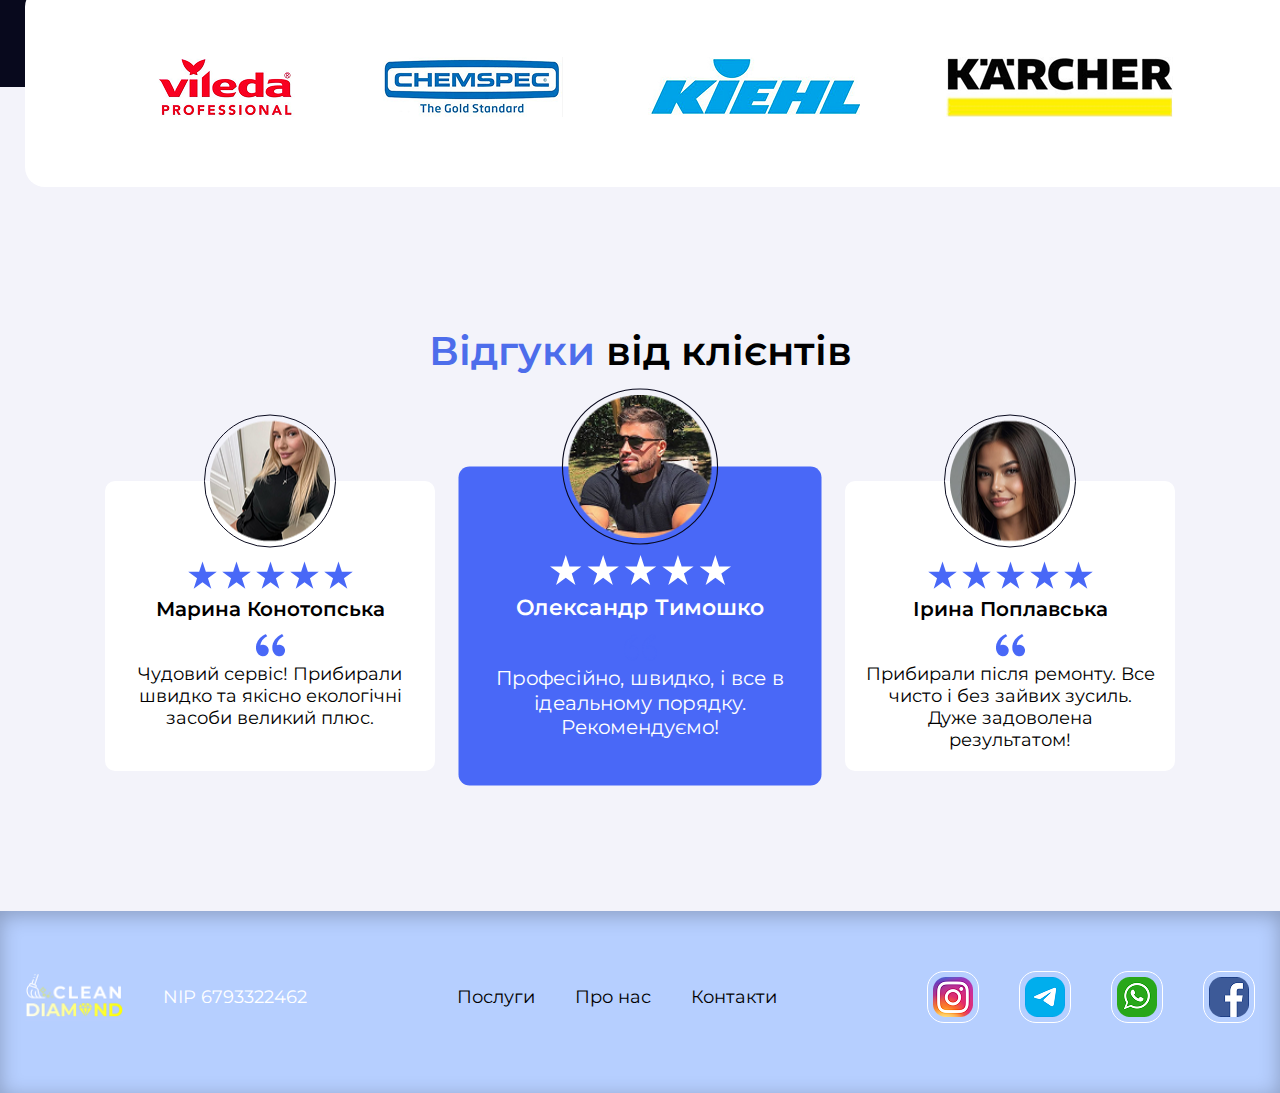
==== commit 0e62981e: "index page MOBILE finished, fixes and improvements" ====
--- a/index.html
+++ b/index.html
@@ -4,7 +4,7 @@
     <meta charset="UTF-8" />
     <meta name="viewport" content="width=device-width, initial-scale=1.0" />
     <link rel="stylesheet" href="./static/css/reset.css" />
-    <link rel="stylesheet" href="./static/css/style.css" />
+    <link rel="stylesheet" href="./static/css/style.css?v=1" />
     <title>Main Page</title>
   </head>
   <body>
@@ -18,7 +18,7 @@
               class="logo logo--mdl"
             />
           </div>
-          <div class="header__block">
+          <div class="header__block header__info">
             <div class="header__item header__item">
               <a href="#" class="header__item-link header__item-link--flex">
                 <p class="header__item-title">+48-881-016-026</p>
@@ -77,14 +77,30 @@
               <p class="header__item-title">Katalog</p>
             </a>
           </div>
+          <svg
+            class="header__menu-icon"
+            xmlns="http://www.w3.org/2000/svg"
+            width="25"
+            height="26"
+            viewBox="0 0 12 11"
+            fill="none"
+          >
+            <path
+              d="M0 0.666667C0 0.298477 0.298477 0 0.666667 0H11.3333C11.7015 0 12 0.298477 12 0.666667V0.666667C12 1.03486 11.7015 1.33333 11.3333 1.33333H0.666667C0.298477 1.33333 0 1.03486 0 0.666667V0.666667ZM4 5.33333C4 4.96514 4.29848 4.66667 4.66667 4.66667H11.3333C11.7015 4.66667 12 4.96514 12 5.33333V5.33333C12 5.70152 11.7015 6 11.3333 6H4.66667C4.29848 6 4 5.70152 4 5.33333V5.33333ZM0 10C0 9.63181 0.298477 9.33333 0.666667 9.33333H11.3333C11.7015 9.33333 12 9.63181 12 10V10C12 10.3682 11.7015 10.6667 11.3333 10.6667H0.666667C0.298477 10.6667 0 10.3682 0 10V10Z"
+              fill="black"
+            />
+          </svg>
         </div>
       </header>
       <section class="intro">
         <div class="intro__wrapper container">
-          <div class="intro__block intro__block--flex">
+          <div
+            class="intro__block intro__block--flex intro__block--mob-columnr"
+          >
             <div class="intro__block">
               <h1 class="intro__title">
-                <span class="font--highlight">Czystość</span> bez kompromisów!
+                <span class="font--highlight">Czystość</span> bez<br />
+                kompromisów!
               </h1>
               <h5 class="intro__subtitle">
                 Niezawodna usługa sprzątania dla domów i firm.<br />Pracujemy
@@ -147,7 +163,9 @@
               />
             </div>
           </div>
-          <div class="intro__block intro__block--flex fixed fixed--bottom">
+          <div
+            class="intro__block intro__block--flex intro__block--mob-column fixed fixed--bottom fixed--mob-stretch"
+          >
             <div class="intro__item">
               <svg
                 class="intro__item-icon"
@@ -237,7 +255,9 @@
       </section>
       <section class="experience">
         <div class="experience__wrapper container">
-          <div class="experience__block experience__block--flex-between">
+          <div
+            class="experience__block experience__block--flex-between experience__block--mob-column"
+          >
             <div class="experience__block">
               <h5 class="experience__title experience__title--highlight">
                 Про нас
@@ -250,24 +270,26 @@
                 środowiska środki czyszczące pozwalają nam osiągać<br />doskonałe
                 efekty.
               </p>
-              <div class="experience__block experience__block--inline-flex">
+              <div
+                class="experience__block experience__block--inline-flex experience__block--mob-gap"
+              >
                 <div class="experience__item experience__item--inline-flex">
-                  <h3 class="experience__item-title">500+</h3>
-                  <p class="experience__item-subtitle">
+                  <h3 class="experience__item-value">500+</h3>
+                  <h6 class="experience__item-title">
                     Завершених<br />проектів
-                  </p>
+                  </h6>
                 </div>
                 <div class="experience__item experience__item--inline-flex">
-                  <h3 class="experience__item-title">840+</h3>
-                  <p class="experience__item-subtitle">
+                  <h3 class="experience__item-value">840+</h3>
+                  <h6 class="experience__item-title">
                     Задоволених<br />клієнтів
-                  </p>
+                  </h6>
                 </div>
                 <div class="experience__item experience__item--inline-flex">
-                  <h3 class="experience__item-title">250+</h3>
-                  <p class="experience__item-subtitle">
+                  <h3 class="experience__item-value">250+</h3>
+                  <h6 class="experience__item-title">
                     Постійних<br />клієнтів
-                  </p>
+                  </h6>
                 </div>
               </div>
             </div>
@@ -279,7 +301,7 @@
               />
             </div>
             <div
-              class="experience__block experience__block--flex-around experience__block--platform fixed fixed--bottom"
+              class="experience__block experience__block--flex-around experience__block--mob-column experience__block--platform fixed fixed--bottom"
             >
               <img
                 src="./static/images/partner-img-1.png"
@@ -311,13 +333,13 @@
             <span class="font--highlight">Відгуки</span> від клієнтів
           </h2>
           <div
-            class="reviews__block reviews__block--flex-center reviews__block--big-gap"
+            class="reviews__block reviews__block--flex-center reviews__block--mob-column reviews__block--big-gap"
           >
             <div class="reviews__item">
               <div class="reviws__border-wrapper">
                 <img
                   src="./static/images/revier-img-1.png"
-                  alt=""
+                  alt="Revier img"
                   class="reviews__item-img reviews__item-img--mdl"
                 />
               </div>
@@ -536,7 +558,9 @@
       </section>
       <footer class="footer">
         <div class="footer__wrapper container">
-          <div class="footer__block footer__block--flex footer__block--mdl-gap">
+          <div
+            class="footer__block footer__block--flex footer__block--mob-column footer__block--mdl-gap"
+          >
             <img
               src="./static/images/logo.png"
               alt="logotype"
--- a/static/css/style.css
+++ b/static/css/style.css
@@ -1,4 +1,8 @@
 @import url("https://fonts.googleapis.com/css2?family=Montserrat:wght@400;500;600;700&display=swap");
+::-webkit-scrollbar {
+  display: none;
+}
+
 body {
   font-family: "Montserrat", sans-serif;
 }
@@ -6,22 +10,47 @@
 h1 {
   font-size: 60px;
 }
+@media (max-width: 576px) {
+  h1 {
+    font-size: 40px;
+  }
+}
 
 h2 {
   font-size: 40px;
 }
+@media (max-width: 576px) {
+  h2 {
+    font-size: 30px;
+  }
+}
 
 h3 {
   font-size: 30px;
 }
+@media (max-width: 576px) {
+  h3 {
+    font-size: 25px;
+  }
+}
 
 h5 {
   font-size: 20px;
 }
+@media (max-width: 576px) {
+  h5 {
+    font-size: 18px;
+  }
+}
 
 h6 {
   font-size: 16px;
 }
+@media (max-width: 576px) {
+  h6 {
+    font-size: 14px;
+  }
+}
 
 p {
   font-size: 18px;
@@ -29,7 +58,7 @@
 
 .container {
   max-width: 1300px;
-  padding: 0 10px;
+  padding: 0 25px;
   margin: 0 auto;
 }
 
@@ -49,6 +78,11 @@
 
 .logo--mdl {
   height: 47px;
+}
+@media (max-width: 576px) {
+  .logo--mdl {
+    height: 34px;
+  }
 }
 
 .font--highlight {
@@ -70,10 +104,21 @@
   bottom: 0;
   transform: translateY(50%);
 }
+@media (max-width: 576px) {
+  .fixed {
+    max-width: calc(100vw - 50px);
+  }
+  .fixed--bottom {
+    transform: translateY(12%);
+  }
+  .fixed--mob-stretch {
+    align-items: stretch !important;
+  }
+}
 
 .header {
   background: #b6cfff;
-  padding: 28px 0;
+  padding: 15px 0;
 }
 .header .header__wrapper,
 .header .header__block {
@@ -81,6 +126,7 @@
 }
 .header .header__wrapper {
   justify-content: space-between;
+  align-items: center;
 }
 .header .header__block {
   gap: 40px;
@@ -94,6 +140,18 @@
   display: flex;
   align-items: center;
   gap: 10px;
+}
+.header .header__menu-icon {
+  display: none;
+}
+@media (max-width: 576px) {
+  .header .header__nav,
+  .header .header__info {
+    display: none;
+  }
+  .header .header__menu-icon {
+    display: block;
+  }
 }
 
 .intro {
@@ -148,12 +206,34 @@
 .intro .intro__item-subtitle {
   font-weight: 400;
 }
+@media (max-width: 576px) {
+  .intro {
+    padding: 60px 0 580px;
+  }
+  .intro .intro__block--flex {
+    gap: 60px;
+  }
+  .intro .intro__block--mob-column {
+    flex-direction: column;
+    gap: 30px;
+  }
+  .intro .intro__block--mob-columnr {
+    flex-direction: column-reverse;
+  }
+  .intro .intro__item {
+    padding: 20px 30px;
+  }
+  .intro .intro__img {
+    height: auto;
+    width: 100%;
+  }
+}
 
 .experience {
   position: relative;
   background: #08091d;
   color: white;
-  padding: 180px 0;
+  padding: 180px 0 233px;
 }
 .experience .experience__block--flex-between {
   display: flex;
@@ -185,15 +265,44 @@
 .experience .experience__subtitle {
   margin-bottom: 40px;
 }
-.experience .experience__item-title {
+.experience .experience__item-value {
   color: #f3f301;
   margin-bottom: 6px;
 }
+.experience .experience__title {
+  margin-bottom: 40px;
+}
 .experience .experience__img {
   height: 370px;
 }
 .experience .experience__img--sml {
   height: 60px;
+}
+@media (max-width: 576px) {
+  .experience {
+    padding: 176px 0 190px;
+  }
+  .experience .experience__block--platform {
+    transform: translateY(75%);
+    padding: 35px 60px;
+  }
+  .experience .experience__block--mob-column {
+    flex-direction: column;
+    align-items: center;
+    gap: 60px;
+  }
+  .experience .experience__block--mob-gap {
+    gap: 10px;
+  }
+  .experience .experience__img {
+    height: auto;
+    width: 100%;
+  }
+  .experience .experience__img--sml {
+    height: 60px;
+    width: -moz-fit-content;
+    width: fit-content;
+  }
 }
 
 .reviews {
@@ -252,6 +361,16 @@
   font-weight: 400;
   line-height: normal;
 }
+@media (max-width: 576px) {
+  .reviews {
+    padding: 480px 0 90px;
+  }
+  .reviews .reviews__block--mob-column {
+    flex-direction: column;
+    align-items: center;
+    gap: 120px;
+  }
+}
 
 .footer {
   background: #b6cfff;
@@ -279,4 +398,18 @@
   display: block;
   width: 40px;
   height: 40px;
+}
+@media (max-width: 576px) {
+  .footer .footer__wrapper {
+    flex-direction: column;
+    gap: 50px;
+  }
+  .footer .footer__block--flex {
+    justify-content: center;
+    gap: 30px;
+  }
+  .footer .footer__block--mob-column {
+    flex-direction: column;
+    gap: 5px;
+  }
 }/*# sourceMappingURL=style.css.map */